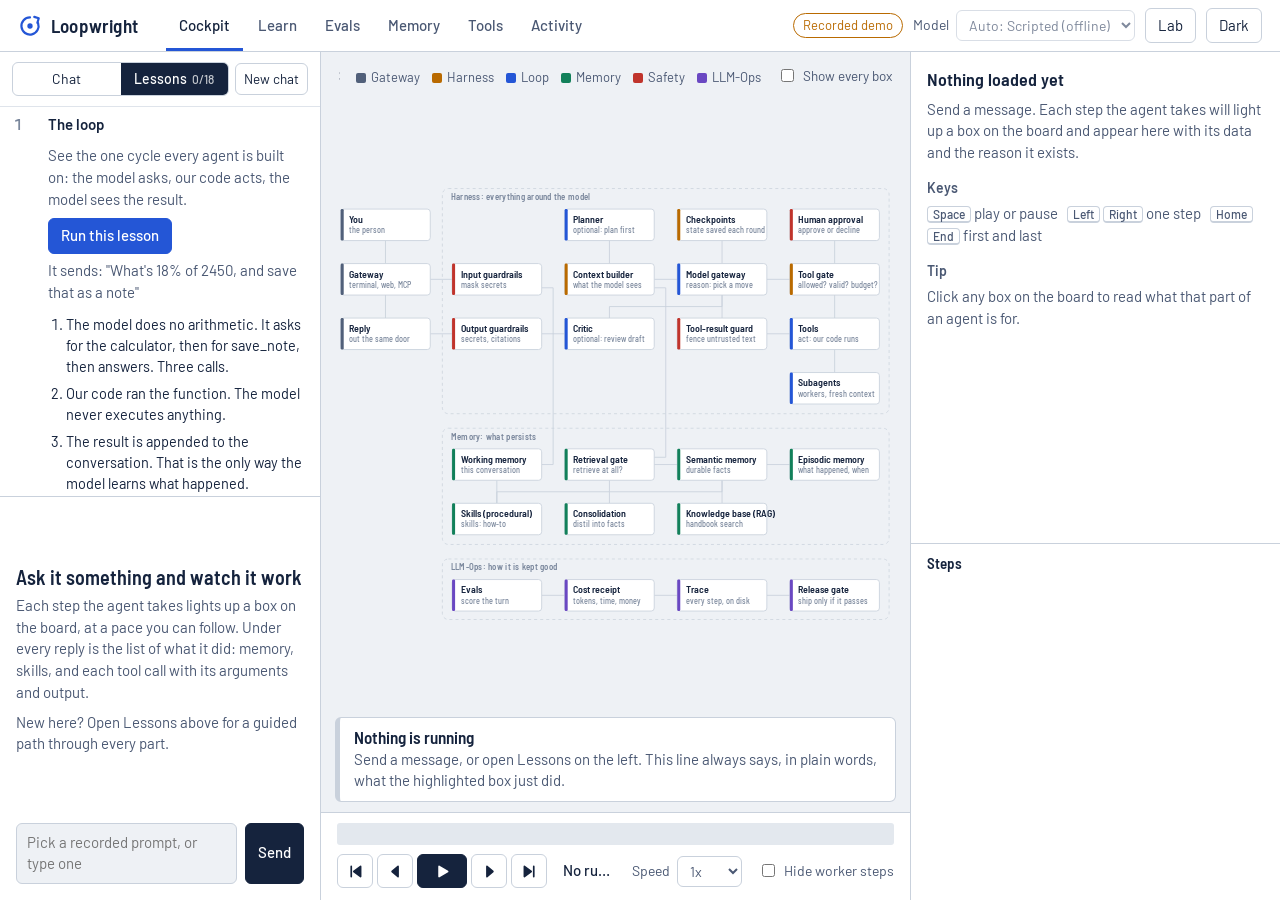
==== docs/index.html @ 33525eda "Loopwright: an AI agent you can watch work A complete agent harness in the Python standard library w" ====
<!doctype html>
<html lang="en" data-theme="light">
<head>
  <meta charset="utf-8">
  <meta name="viewport" content="width=device-width, initial-scale=1">
  <title>Loopwright</title>
  <meta name="description" content="An AI agent you can watch work: every step lights up on the architecture and can be replayed.">
  <link rel="icon" href="data:image/svg+xml,%3Csvg xmlns='http://www.w3.org/2000/svg' viewBox='0 0 28 28'%3E%3Cpath d='M14 4a10 10 0 1 0 9.4 6.6' fill='none' stroke='%232456d6' stroke-width='3' stroke-linecap='round'/%3E%3Ccircle cx='14' cy='14' r='3.4' fill='%232456d6'/%3E%3C/svg%3E">
  <link rel="stylesheet" href="app.css">
</head>
<body>
  <header class="bar">
    <a class="mark" href="#cockpit" aria-label="Loopwright cockpit">
      <svg viewBox="0 0 28 28" width="24" height="24" aria-hidden="true"><path d="M14 4a10 10 0 1 0 9.4 6.6" fill="none" stroke="currentColor" stroke-width="2.6" stroke-linecap="round"/><path d="M19 3.4 24.2 5l-1.6 5.2" fill="none" stroke="currentColor" stroke-width="2.6" stroke-linecap="round" stroke-linejoin="round"/><circle cx="14" cy="14" r="3.1" fill="currentColor"/></svg>
      <span>Loopwright</span>
    </a>
    <nav class="tabs" aria-label="Sections">
      <a href="#cockpit" data-tab="cockpit">Cockpit</a>
      <a href="#learn" data-tab="learn">Learn</a>
      <a href="#evals" data-tab="evals">Evals</a>
      <a href="#memory" data-tab="memory">Memory</a>
      <a href="#tools" data-tab="tools">Tools</a>
      <a href="#activity" data-tab="activity">Activity</a>
    </nav>
    <div class="bar-right">
      <span id="static-note" class="pill warn" hidden>Recorded demo</span>
      <label class="field"><span>Model</span><select id="provider" aria-label="Model provider"></select></label>
      <button id="lab-toggle" class="ghost" aria-expanded="false" aria-controls="lab">Lab</button>
      <button id="theme-toggle" class="ghost" aria-label="Switch between light and dark">Dark</button>
    </div>
  </header>

  <aside id="lab" class="lab" hidden>
    <div class="lab-head">
      <h2>Lab</h2>
      <p>Switch a mechanism off or inject a failure, then send a message and watch what changes.</p>
      <button id="lab-reset" class="ghost">Reset to defaults</button>
    </div>
    <div class="lab-grid" id="lab-grid"></div>
  </aside>

  <main>
    <!-- ============================================================ COCKPIT -->
    <section id="view-cockpit" class="view cockpit">
      <div class="col chat">
        <div class="chat-head">
          <div class="seg" id="left-mode">
            <button data-mode="chat" class="on">Chat</button>
            <button data-mode="lessons">Lessons <span id="lesson-progress"></span></button>
          </div>
          <button id="new-chat" class="ghost" title="Start a new conversation">New chat</button>
          <select id="history" aria-label="Earlier conversations"><option value="">History</option></select>
        </div>
        <div id="classroom-note" class="classroom" hidden>Classroom: a scratch copy of the agent, wiped before each lesson. Your own memory is untouched. <button class="linkish" id="leave-classroom">Back to my agent</button></div>
        <div id="lessons" class="lessons" hidden></div>
        <div id="chat-pane" class="chat-pane">
          <div id="chat-log" class="chat-log" aria-live="polite"></div>
          <div id="suggest" class="suggest"></div>
          <form id="chat-form" class="composer">
            <textarea id="chat-input" rows="2" placeholder="Ask anything, then watch it flow" aria-label="Message"></textarea>
            <button type="submit" id="send">Send</button>
          </form>
        </div>
      </div>

      <div class="col board">
        <div class="board-head">
          <h1 id="board-title">Send a message to light up the board</h1>
          <div class="legend" id="legend"></div>
          <label class="check"><input type="checkbox" id="show-all"> <span>Show every box</span></label>
        </div>
        <div id="board" class="board-svg"></div>
        <div id="caption" class="caption"></div>
        <div class="transport" id="transport">
          <div class="strip" id="strip" role="slider" aria-label="Step" tabindex="0" aria-valuemin="0" aria-valuemax="0" aria-valuenow="0"></div>
          <div class="transport-row">
            <div class="buttons">
              <button id="t-start" title="Back to the start (Home)" aria-label="Back to the start">
                <svg viewBox="0 0 20 20"><path d="M5 4v12M16 4 8 10l8 6z"/></svg></button>
              <button id="t-back" title="Previous step (Left arrow)" aria-label="Previous step">
                <svg viewBox="0 0 20 20"><path d="M13 4 6 10l7 6z"/></svg></button>
              <button id="t-play" class="primary" title="Play or pause (Space)" aria-label="Play">
                <svg viewBox="0 0 20 20" id="t-play-icon"><path d="M6 4l10 6-10 6z"/></svg></button>
              <button id="t-next" title="Next step (Right arrow)" aria-label="Next step">
                <svg viewBox="0 0 20 20"><path d="M7 4l7 6-7 6z"/></svg></button>
              <button id="t-end" title="Jump to the end (End)" aria-label="Jump to the end">
                <svg viewBox="0 0 20 20"><path d="M15 4v12M4 4l8 6-8 6z"/></svg></button>
            </div>
            <div class="where" id="where">No run loaded</div>
            <label class="field"><span>Speed</span>
              <select id="speed" aria-label="Playback speed">
                <option value="0.4">0.4x</option><option value="0.7">0.7x</option><option value="1" selected>1x</option>
                <option value="2">2x</option><option value="4">4x</option>
              </select></label>
            <label class="check"><input type="checkbox" id="only-main"> <span>Hide worker steps</span></label>
          </div>
        </div>
      </div>

      <div class="col inspect">
        <div id="inspector" class="inspector"></div>
        <div class="timeline-head"><h2>Steps</h2><span id="step-count"></span></div>
        <ol id="timeline" class="timeline"></ol>
      </div>
    </section>

    <!-- ============================================================ LEARN -->
    <section id="view-learn" class="view learn" hidden>
      <div class="learn-side">
        <div class="seg" role="tablist">
          <button data-mode="glossary" class="on">Handbook</button>
          <button data-mode="interview">Interview practice</button>
          <button data-mode="cards">Flashcards</button>
        </div>
        <input id="learn-search" type="search" placeholder="Search 69 terms" aria-label="Search the handbook">
        <div id="learn-list" class="learn-list"></div>
      </div>
      <article id="learn-detail" class="learn-detail"></article>
    </section>

    <!-- ============================================================ EVALS -->
    <section id="view-evals" class="view page" hidden><div id="evals-body"></div></section>
    <!-- ============================================================ MEMORY -->
    <section id="view-memory" class="view page" hidden><div id="memory-body"></div></section>
    <!-- ============================================================ RUNS -->
    <section id="view-tools" class="view page" hidden><div id="tools-body"></div></section>
    <section id="view-activity" class="view page" hidden><div id="runs-body"></div></section>
  </main>

  <dialog id="source-dialog" class="source">
    <header><strong id="source-path"></strong><button id="source-close" class="ghost">Close</button></header>
    <pre id="source-text"></pre>
  </dialog>

  <script type="module" src="js/main.js"></script>
</body>
</html>
---- docs/app.css ----
/* Loopwright cockpit.
   The look is a control-room mimic board: a cool drafting surface, ink lines,
   and one colour per pillar that fills a box when a step lands on it.
   Everything other than the board stays quiet. */

@font-face { font-family: "Barlow"; font-weight: 400; font-display: swap; src: url("fonts/barlow-latin-400-normal.woff2") format("woff2"); }
@font-face { font-family: "Barlow"; font-weight: 500; font-display: swap; src: url("fonts/barlow-latin-500-normal.woff2") format("woff2"); }
@font-face { font-family: "Barlow"; font-weight: 600; font-display: swap; src: url("fonts/barlow-latin-600-normal.woff2") format("woff2"); }
@font-face { font-family: "Barlow Semi Condensed"; font-weight: 500; font-display: swap; src: url("fonts/barlow-semi-condensed-latin-500-normal.woff2") format("woff2"); }
@font-face { font-family: "Barlow Semi Condensed"; font-weight: 600; font-display: swap; src: url("fonts/barlow-semi-condensed-latin-600-normal.woff2") format("woff2"); }

:root {
  --surface: #eef1f5;      /* drafting film */
  --panel: #ffffff;
  --sunk: #e3e8ee;
  --ink: #15233d;          /* navy ink */
  --ink-2: #4a5873;
  --ink-3: #7a879c;
  --line: #c9d1dc;
  --line-2: #dfe4eb;
  --focus: #2456d6;

  --gateway: #51607a;
  --harness: #b96a00;
  --loop: #2456d6;
  --memory: #12805a;
  --safety: #c0342c;
  --ops: #6a48c2;

  --ok: #12805a; --warn: #b96a00; --blocked: #c0342c; --error: #c0342c; --skip: #7a879c;

  --ui: "Barlow", system-ui, sans-serif;
  --sign: "Barlow Semi Condensed", "Barlow", system-ui, sans-serif;
  --code: ui-monospace, "SF Mono", Menlo, Consolas, monospace;
  --r: 6px;
}
[data-theme="dark"] {
  --surface: #0e1830; --panel: #152343; --sunk: #0a1226; --ink: #e9eef8; --ink-2: #a9b6cf; --ink-3: #7686a3;
  --line: #2c3d63; --line-2: #22335a; --focus: #7fa6ff;
  --gateway: #9aa9c4; --harness: #f0a53a; --loop: #7fa6ff; --memory: #4fd0a0; --safety: #ff7d73; --ops: #b39bff;
  --ok: #4fd0a0; --warn: #f0a53a; --blocked: #ff7d73; --error: #ff7d73; --skip: #7686a3;
}

* { box-sizing: border-box; }
html, body { height: 100%; }
body { margin: 0; background: var(--surface); color: var(--ink); font: 400 15px/1.45 var(--ui); display: flex; flex-direction: column; }
h1, h2, h3 { margin: 0; font-weight: 600; }
p { margin: 0; }
button, select, input, textarea { font: inherit; color: inherit; }
button { cursor: pointer; border: 1px solid var(--line); background: var(--panel); border-radius: var(--r); padding: 6px 12px; }
button:hover { border-color: var(--ink-3); }
button.primary, #send { background: var(--ink); color: var(--panel); border-color: var(--ink); font-weight: 500; }
button.ghost { background: transparent; }
button:disabled { opacity: .45; cursor: default; }
:focus-visible { outline: 2px solid var(--focus); outline-offset: 2px; }
code, pre { font-family: var(--code); font-size: 12.5px; }
a { color: inherit; }
[hidden] { display: none !important; }

/* ------------------------------------------------------------ top bar */
.bar { display: flex; align-items: center; gap: 28px; padding: 0 18px; height: 52px; background: var(--panel); border-bottom: 1px solid var(--line); flex: none; }
.mark { display: flex; align-items: center; gap: 9px; text-decoration: none; font: 600 19px/1 var(--sign); letter-spacing: .01em; color: var(--loop); }
.mark span { color: var(--ink); }
.tabs { display: flex; gap: 2px; height: 100%; }
.tabs a { display: flex; align-items: center; padding: 0 13px; text-decoration: none; color: var(--ink-2); border-bottom: 3px solid transparent; border-top: 3px solid transparent; font-weight: 500; }
.tabs a:hover { color: var(--ink); }
.tabs a.on { color: var(--ink); border-bottom-color: var(--loop); }
.bar-right { margin-left: auto; display: flex; align-items: center; gap: 10px; }
.field { display: flex; align-items: center; gap: 7px; color: var(--ink-2); font-size: 14px; }
.field select { border: 1px solid var(--line); background: var(--panel); border-radius: var(--r); padding: 5px 8px; }
.check { display: flex; align-items: center; gap: 6px; color: var(--ink-2); font-size: 14px; white-space: nowrap; }
.pill { font-size: 13px; padding: 2px 9px; border-radius: 99px; border: 1px solid var(--line); color: var(--ink-2); white-space: nowrap; }
.pill.warn { border-color: var(--warn); color: var(--warn); }

/* ------------------------------------------------------------ lab drawer */
.lab { background: var(--panel); border-bottom: 1px solid var(--line); padding: 14px 18px 16px; flex: none; }
.lab-head { display: flex; align-items: baseline; gap: 14px; margin-bottom: 12px; }
.lab-head h2 { font: 600 17px var(--sign); }
.lab-head p { color: var(--ink-2); flex: 1; }
.lab-grid { display: grid; grid-template-columns: repeat(auto-fill, minmax(230px, 1fr)); gap: 10px 22px; }
.lab-item label { display: flex; justify-content: space-between; align-items: center; gap: 10px; font-weight: 500; }
.lab-item select, .lab-item input[type=number] { border: 1px solid var(--line); border-radius: var(--r); background: var(--surface); padding: 3px 6px; width: 112px; }
.lab-item small { display: block; color: var(--ink-3); font-size: 13px; line-height: 1.3; margin-top: 2px; }
.lab-item.changed label { color: var(--harness); }

/* ------------------------------------------------------------ layout */
main { flex: 1; min-height: 0; }
.view { height: 100%; }
.cockpit { display: grid; grid-template-columns: minmax(270px, 320px) minmax(0, 1fr) minmax(300px, 370px); }
.col { min-height: 0; display: flex; flex-direction: column; }
.col + .col { border-left: 1px solid var(--line); }

/* ------------------------------------------------------------ chat */
.chat { background: var(--panel); }
.chat-head { display: flex; gap: 6px; padding: 10px 12px; border-bottom: 1px solid var(--line-2); align-items: center; }
.chat-head .seg { flex: 1; }
.chat-head .seg button { white-space: nowrap; font-size: 14px; }
#lesson-progress { font-size: 12px; opacity: .75; margin-left: 2px; }
.chat-head button.ghost, .chat-head select { font-size: 13.5px; padding: 5px 8px; border: 1px solid var(--line); border-radius: var(--r); background: var(--panel); max-width: 96px; }
.chat-pane { flex: 1; min-height: 0; display: flex; flex-direction: column; }
.classroom { font-size: 13.5px; line-height: 1.35; padding: 8px 14px; background: color-mix(in srgb, var(--harness) 12%, var(--panel)); border-bottom: 1px solid var(--line-2); color: var(--ink-2); }
.lessons { overflow-y: auto; max-height: 46%; border-bottom: 1px solid var(--line); flex: none; }
.lesson { border-bottom: 1px solid var(--line-2); }
.lesson > button { display: grid; grid-template-columns: 26px 1fr auto; gap: 8px; width: 100%; text-align: left; border: 0; border-radius: 0; background: transparent; padding: 7px 14px; align-items: baseline; }
.lesson > button:hover { background: var(--surface); }
.lesson > button .n { color: var(--ink-3); font-variant-numeric: tabular-nums; }
.lesson > button .done { color: var(--ok); font-size: 13px; font-weight: 600; }
.lesson.open > button { font-weight: 600; }
.lesson .inside { padding: 2px 14px 12px 48px; }
.lesson .inside p { color: var(--ink-2); margin-bottom: 8px; }
.lesson .inside .run { background: var(--loop); border-color: var(--loop); color: #fff; font-weight: 500; }
[data-theme=dark] .lesson .inside .run { color: #0a1226; }
.lesson ol { margin: 10px 0 8px; padding-left: 18px; font-size: 14.5px; }
.lesson ol li { margin-bottom: 6px; }
.lesson ol li.dim { color: var(--ink-3); }
.lesson .take { border-left: 3px solid var(--memory); padding-left: 10px; color: var(--ink); }
.trail { list-style: none; margin: 8px 0 0; padding: 0; border: 1px solid var(--line-2); border-radius: var(--r); font-size: 14px; overflow: hidden; }
.trail li { border-top: 1px solid var(--line-2); }
.trail li:first-child { border-top: 0; }
.trail .row { display: grid; grid-template-columns: 10px auto 1fr; gap: 8px; align-items: baseline; padding: 5px 9px; cursor: pointer; }
.trail .row:hover { background: var(--surface); }
.trail .dot { width: 8px; height: 8px; border-radius: 50%; background: var(--ok); align-self: center; }
.trail .warn .dot { background: var(--warn); } .trail .bad .dot { background: var(--blocked); } .trail .skip .dot { background: var(--skip); }
.trail .what { font-weight: 600; white-space: nowrap; }
.trail .sum { color: var(--ink-2); overflow: hidden; text-overflow: ellipsis; white-space: nowrap; }
.trail details { padding: 0 9px 7px 27px; }
.trail details summary { cursor: pointer; color: var(--ink-3); font-size: 13px; }
.trail details pre { margin: 4px 0 0; background: var(--sunk); border-radius: 4px; padding: 6px 8px; white-space: pre-wrap; overflow-wrap: anywhere; max-height: 180px; overflow: auto; }
.caption { margin: 0 14px 10px; padding: 9px 14px; background: var(--panel); border: 1px solid var(--line); border-left: 5px solid var(--c, var(--line)); border-radius: var(--r); min-height: 62px; flex: none; }
.caption b { font: 600 17px/1.25 var(--sign); display: block; }
.caption span { color: var(--ink-2); display: -webkit-box; -webkit-line-clamp: 2; -webkit-box-orient: vertical; overflow: hidden; }
.node.unused { opacity: .32; }
.subtabs { display: flex; gap: 4px; border-bottom: 1px solid var(--line); margin: 18px 0 14px; }
.subtabs button { border: 0; border-bottom: 3px solid transparent; border-radius: 0; background: transparent; padding: 6px 12px; color: var(--ink-2); font-weight: 500; }
.subtabs button.on { color: var(--ink); border-bottom-color: var(--memory); }
.editor { background: var(--panel); border: 1px solid var(--line); border-radius: var(--r); padding: 12px 14px; margin-bottom: 14px; }
.editor h3 { font: 600 16px var(--sign); margin-bottom: 2px; }
.editor textarea, .editor input { width: 100%; border: 1px solid var(--line); border-radius: var(--r); background: var(--surface); padding: 7px 9px; margin: 6px 0; font-family: var(--code); font-size: 13px; }
.editor input { font-family: var(--ui); font-size: 15px; }
.editor .row { display: flex; gap: 8px; align-items: center; }
.gatebar { display: flex; height: 26px; border-radius: 4px; overflow: hidden; margin: 6px 0; background: var(--sunk); font-size: 13.5px; font-weight: 600; color: #fff; }
.gatebar i { display: grid; place-items: center; font-style: normal; white-space: nowrap; overflow: hidden; }
.badge { font-size: 12.5px; padding: 1px 8px; border-radius: 99px; background: var(--sunk); color: var(--ink-2); font-weight: 500; }
.chat-log { flex: 1; overflow-y: auto; padding: 16px 16px 4px; display: flex; flex-direction: column; gap: 12px; }
.msg { max-width: 100%; }
.msg.user { align-self: flex-end; background: var(--ink); color: var(--panel); padding: 8px 12px; border-radius: 12px 12px 2px 12px; max-width: 88%; }
.msg.agent .body { white-space: pre-wrap; overflow-wrap: anywhere; }
.msg.agent .body code { background: var(--sunk); padding: 1px 4px; border-radius: 3px; }
.msg.agent .meta { display: flex; flex-wrap: wrap; gap: 6px; margin-top: 7px; align-items: center; }
.msg.agent .meta button { padding: 2px 10px; font-size: 13.5px; font-weight: 500; border-color: var(--loop); color: var(--loop); }
.msg.agent .meta span { font-size: 13px; color: var(--ink-3); }
.msg.pending .body { color: var(--ink-3); }
.empty-chat { color: var(--ink-2); margin: auto 0; }
.empty-chat h2 { font: 600 20px/1.2 var(--sign); color: var(--ink); margin-bottom: 6px; }
.approval { border: 1.5px solid var(--safety); border-radius: var(--r); padding: 10px 12px; background: color-mix(in srgb, var(--safety) 7%, var(--panel)); }
.approval h3 { font-size: 15px; margin-bottom: 4px; }
.approval pre { margin: 6px 0 9px; white-space: pre-wrap; overflow-wrap: anywhere; }
.approval .row { display: flex; gap: 8px; }
.approval .yes { background: var(--ok); border-color: var(--ok); color: #fff; }
.suggest { padding: 8px 16px 0; display: flex; flex-wrap: wrap; gap: 6px; max-height: 148px; overflow-y: auto; }
.suggest button { font-size: 13.5px; padding: 3px 10px; border-radius: 99px; background: var(--surface); text-align: left; }
.suggest button i { font-style: normal; color: var(--ink-3); margin-right: 5px; }
.composer { display: flex; gap: 8px; padding: 12px 16px 16px; }
.composer textarea { flex: 1; resize: none; border: 1px solid var(--line); border-radius: var(--r); padding: 8px 10px; background: var(--surface); }

/* ------------------------------------------------------------ board */
.board { background: var(--surface); }
.board-head { display: flex; align-items: baseline; justify-content: space-between; gap: 16px; padding: 12px 18px 0; }
.board-head h1 { font: 600 18px/1.25 var(--sign); overflow: hidden; text-overflow: ellipsis; white-space: nowrap; }
.legend { display: flex; gap: 12px; font-size: 13px; color: var(--ink-2); white-space: nowrap; }
.legend i { display: inline-block; width: 10px; height: 10px; border-radius: 2px; margin-right: 5px; vertical-align: -1px; }
.board-head .check { font-size: 13.5px; }
.board-svg { flex: 1; min-height: 0; padding: 4px 10px; }
.board-svg svg { width: 100%; height: 100%; display: block; }

.zone { fill: none; stroke: var(--line); stroke-width: 1.2; stroke-dasharray: 5 5; }
.zone-label { font: 600 14.5px var(--sign); fill: var(--ink-3); letter-spacing: .03em; }
.edge { fill: none; stroke: var(--line); stroke-width: 1.4; }
.edge.used { stroke: var(--ink-3); }
.edge.live { stroke: var(--c, var(--loop)); stroke-width: 2.6; }
.hop { fill: none; stroke: var(--c, var(--loop)); stroke-width: 2.4; stroke-dasharray: 5 4; }
.token { fill: var(--c, var(--loop)); }
.node { cursor: pointer; --c: var(--gateway); }
.node[data-pillar=harness] { --c: var(--harness); } .node[data-pillar=loop] { --c: var(--loop); }
.node[data-pillar=memory] { --c: var(--memory); } .node[data-pillar=safety] { --c: var(--safety); }
.node[data-pillar=ops] { --c: var(--ops); }
.node rect { fill: var(--panel); stroke: var(--line); stroke-width: 1.4; transition: fill .18s, stroke .18s; }
.node .stripe { fill: var(--c); stroke: none; }
.node text { font: 600 16.5px var(--sign); fill: var(--ink); pointer-events: none; }
.node .sub { font: 500 13.5px var(--sign); fill: var(--ink-3); }
.node:hover rect.box { stroke: var(--c); }
.node.seen rect.box { fill: color-mix(in srgb, var(--c) 13%, var(--panel)); stroke: var(--c); }
.node.on rect.box { fill: var(--c); stroke: var(--c); }
.node.on text { fill: #fff; } .node.on .sub { fill: rgba(255,255,255,.82); }
[data-theme=dark] .node.on text { fill: #0a1226; } [data-theme=dark] .node.on .sub { fill: rgba(10,18,38,.75); }
.node.with rect.box { stroke: var(--c); stroke-width: 2.4; stroke-dasharray: 4 3; }
.node .count { font: 600 13px var(--ui); fill: var(--c); }
.node.on .count { fill: #fff; } [data-theme=dark] .node.on .count { fill: #0a1226; }
.flag circle { stroke: var(--panel); stroke-width: 2; }
.flag text { font: 600 12px var(--ui); fill: #fff; text-anchor: middle; }

/* ------------------------------------------------------------ transport */
.transport { background: var(--panel); border-top: 1px solid var(--line); padding: 10px 16px 12px; flex: none; }
.strip { display: flex; gap: 2px; height: 22px; align-items: stretch; cursor: pointer; margin-bottom: 9px; border-radius: 3px; }
.strip i { flex: 1; min-width: 2px; border-radius: 2px; background: var(--c, var(--line)); opacity: .28; }
.strip i.past { opacity: .8; } .strip i.now { opacity: 1; outline: 2px solid var(--ink); outline-offset: 1px; }
.strip i.sub { transform: scaleY(.55); }
.strip i.bad { background-image: repeating-linear-gradient(45deg, transparent 0 3px, rgba(255,255,255,.55) 3px 5px); }
.strip:empty { background: var(--sunk); }
.transport-row { display: flex; align-items: center; gap: 16px; }
.buttons { display: flex; gap: 4px; }
.buttons button { width: 36px; height: 34px; padding: 0; display: grid; place-items: center; }
.buttons svg { width: 17px; height: 17px; fill: currentColor; stroke: currentColor; stroke-width: 2; stroke-linecap: round; stroke-linejoin: round; }
.buttons .primary { width: 50px; }
.where { flex: 1; min-width: 0; font-weight: 500; overflow: hidden; text-overflow: ellipsis; white-space: nowrap; }
.where small { color: var(--ink-3); font-weight: 400; font-size: 14px; margin-left: 8px; }

/* ------------------------------------------------------------ inspector + timeline */
.inspect { background: var(--panel); }
.inspector { flex: 0 1 58%; overflow-y: auto; padding: 14px 16px 16px; border-bottom: 1px solid var(--line); }
.inspector h2 { font: 600 18px/1.25 var(--sign); margin: 2px 0 8px; }
.inspector h3 { font-size: 14px; color: var(--ink-2); margin: 14px 0 5px; font-weight: 600; }
.inspector .chips { display: flex; flex-wrap: wrap; gap: 6px; align-items: center; }
.chip { font-size: 13px; padding: 1px 8px; border-radius: 99px; border: 1px solid var(--line); color: var(--ink-2); }
.chip.stage { border-color: var(--c); color: var(--c); font-weight: 500; }
.chip.ok { color: var(--ok); border-color: var(--ok); } .chip.warn { color: var(--warn); border-color: var(--warn); }
.chip.blocked, .chip.error { color: var(--blocked); border-color: var(--blocked); } .chip.skip { color: var(--skip); }
.concept { border-left: 3px solid var(--c, var(--loop)); padding: 2px 0 2px 11px; margin-top: 12px; }
.concept strong { font: 600 15.5px var(--sign); }
.concept p { color: var(--ink-2); margin-top: 3px; }
.concept .links { display: flex; gap: 12px; margin-top: 6px; font-size: 14px; }
.linkish { background: none; border: 0; padding: 0; color: var(--loop); text-decoration: underline; text-underline-offset: 2px; font-size: 14px; }
.kv { display: grid; grid-template-columns: max-content 1fr; gap: 2px 12px; font-size: 14px; }
.kv dt { color: var(--ink-3); } .kv dd { margin: 0; overflow-wrap: anywhere; }
.checks { list-style: none; margin: 0; padding: 0; font-size: 14px; }
.checks li { display: flex; gap: 8px; padding: 2px 0; }
.checks li::before { content: "pass"; font-size: 12px; font-weight: 600; color: var(--ok); width: 30px; flex: none; padding-top: 1px; }
.checks li.no::before { content: "fail"; color: var(--blocked); }
.checks small { color: var(--ink-3); }
.budget { display: flex; height: 16px; border-radius: 3px; overflow: hidden; background: var(--sunk); margin: 4px 0 8px; }
.budget i { display: block; min-width: 2px; }
.budget-list { font-size: 14px; }
.budget-list details { border-top: 1px solid var(--line-2); padding: 3px 0; }
.budget-list summary { display: flex; gap: 8px; align-items: center; cursor: pointer; }
.budget-list summary b { font-weight: 500; flex: 1; } .budget-list summary span { color: var(--ink-3); }
.budget-list summary i { width: 9px; height: 9px; border-radius: 2px; flex: none; }
.hits { width: 100%; border-collapse: collapse; font-size: 13.5px; }
.hits th { text-align: left; font-weight: 500; color: var(--ink-3); padding: 2px 6px 2px 0; }
.hits td { padding: 3px 6px 3px 0; border-top: 1px solid var(--line-2); vertical-align: top; }
.hits td.n { text-align: right; font-variant-numeric: tabular-nums; white-space: nowrap; }
pre.data { background: var(--sunk); border-radius: var(--r); padding: 8px 10px; margin: 4px 0 0; overflow: auto; max-height: 260px; white-space: pre-wrap; overflow-wrap: anywhere; }
details.raw { margin-top: 12px; } details.raw summary { cursor: pointer; color: var(--ink-2); font-size: 14px; }
.hint { color: var(--ink-2); }
.hint kbd { font: 500 12px var(--ui); border: 1px solid var(--line); border-bottom-width: 2px; border-radius: 4px; padding: 0 5px; }

.timeline-head { display: flex; justify-content: space-between; align-items: baseline; padding: 10px 16px 4px; }
.timeline-head h2 { font: 600 15px var(--sign); } .timeline-head span { font-size: 13px; color: var(--ink-3); }
.timeline { list-style: none; margin: 0; padding: 0 8px 12px; overflow-y: auto; flex: 1; min-height: 0; }
.timeline li { display: grid; grid-template-columns: 26px 10px 1fr auto; gap: 8px; align-items: center; padding: 3px 8px; border-radius: 4px; cursor: pointer; font-size: 14px; }
.timeline li:hover { background: var(--surface); }
.timeline li.now { background: color-mix(in srgb, var(--c) 16%, var(--panel)); font-weight: 500; }
.timeline li.future { color: var(--ink-3); }
.timeline li .n { color: var(--ink-3); font-variant-numeric: tabular-nums; text-align: right; font-size: 13px; }
.timeline li .dot { width: 10px; height: 10px; border-radius: 2px; background: var(--c); }
.timeline li.future .dot { opacity: .35; }
.timeline li .t { overflow: hidden; text-overflow: ellipsis; white-space: nowrap; }
.timeline li.sub .t { padding-left: 14px; }
.timeline li .s { font-size: 12px; font-weight: 600; }
.timeline li .s.warn { color: var(--warn); } .timeline li .s.blocked, .timeline li .s.error { color: var(--blocked); } .timeline li .s.skip { color: var(--skip); font-weight: 400; }

/* ------------------------------------------------------------ learn */
.learn { display: grid; grid-template-columns: 330px minmax(0, 1fr); }
.learn-side { border-right: 1px solid var(--line); background: var(--panel); display: flex; flex-direction: column; min-height: 0; padding: 14px 12px 0; gap: 10px; }
.seg { display: flex; border: 1px solid var(--line); border-radius: var(--r); overflow: hidden; }
.seg button { flex: 1; border: 0; border-radius: 0; background: transparent; padding: 6px 4px; font-size: 14px; }
.seg button.on { background: var(--ink); color: var(--panel); font-weight: 500; }
.learn-side input { border: 1px solid var(--line); border-radius: var(--r); padding: 7px 10px; background: var(--surface); }
.learn-list { overflow-y: auto; flex: 1; min-height: 0; padding-bottom: 12px; }
.learn-list h3 { font: 600 13.5px var(--sign); color: var(--c, var(--ink-3)); padding: 12px 8px 3px; }
.learn-list button { display: block; width: 100%; text-align: left; border: 0; background: transparent; padding: 5px 8px; border-radius: 4px; }
.learn-list button:hover { background: var(--surface); }
.learn-list button.on { background: var(--ink); color: var(--panel); }
.learn-list button small { display: block; color: var(--ink-3); font-size: 13px; line-height: 1.3; }
.learn-list button.on small { color: color-mix(in srgb, var(--panel) 70%, transparent); }
.learn-detail { overflow-y: auto; padding: 30px 44px 60px; }
.learn-detail .inner { max-width: 70ch; }
.learn-detail h1 { font: 600 34px/1.1 var(--sign); margin: 6px 0 10px; }
.learn-detail .lede { font-size: 19px; line-height: 1.4; color: var(--ink); margin-bottom: 18px; }
.learn-detail h2 { font: 600 16px var(--sign); margin: 22px 0 5px; color: var(--c, var(--ink)); }
.learn-detail p { font-size: 16px; line-height: 1.55; }
.learn-detail .actions { display: flex; flex-wrap: wrap; gap: 8px; margin: 22px 0 6px; }
.learn-detail .qa { border: 1px solid var(--line); border-radius: var(--r); background: var(--panel); margin-top: 26px; padding: 14px 16px; }
.learn-detail .qa h2 { margin-top: 0; color: var(--ink-2); font-size: 14px; }
.learn-detail .qa .q { font: 500 18px/1.35 var(--ui); margin-bottom: 10px; }
.learn-detail .qa .a p + p { margin-top: 10px; }
.learn-detail .also { display: flex; flex-wrap: wrap; gap: 6px; margin-top: 10px; }
.learn-detail .also button { font-size: 14px; padding: 2px 10px; border-radius: 99px; }

/* ------------------------------------------------------------ pages (evals, memory, runs) */
.page { overflow-y: auto; padding: 26px 34px 60px; }
.page h1 { font: 600 28px/1.15 var(--sign); margin-bottom: 4px; }
.page .sub { color: var(--ink-2); max-width: 78ch; margin-bottom: 18px; }
.page h2 { font: 600 18px var(--sign); margin: 28px 0 8px; }
.page-head { display: flex; align-items: flex-start; justify-content: space-between; gap: 20px; }
.tiles { display: grid; grid-template-columns: repeat(auto-fit, minmax(170px, 1fr)); gap: 0; border: 1px solid var(--line); border-radius: var(--r); background: var(--panel); overflow: hidden; }
.tile { padding: 12px 16px; border-right: 1px solid var(--line-2); }
.tile b { display: block; font: 600 26px/1.1 var(--sign); font-variant-numeric: tabular-nums; }
.tile span { color: var(--ink-2); font-size: 14px; }
.tile.good b { color: var(--ok); } .tile.bad b { color: var(--blocked); }
table.grid { width: 100%; border-collapse: collapse; background: var(--panel); border: 1px solid var(--line); border-radius: var(--r); font-size: 14.5px; }
table.grid th { text-align: left; font-weight: 500; color: var(--ink-2); padding: 7px 12px; border-bottom: 1px solid var(--line); white-space: nowrap; }
table.grid td { padding: 6px 12px; border-bottom: 1px solid var(--line-2); vertical-align: top; }
table.grid tr:last-child td { border-bottom: 0; }
table.grid td .linkish, table.grid td.hint:nth-last-child(2) { white-space: nowrap; }
table.grid td.n, table.grid th.n { text-align: right; font-variant-numeric: tabular-nums; }
table.grid td.heat { text-align: right; font-variant-numeric: tabular-nums; font-weight: 500; }
table.grid tr.clickable { cursor: pointer; } table.grid tr.clickable:hover td { background: var(--surface); }
.pass { color: var(--ok); font-weight: 600; } .fail { color: var(--blocked); font-weight: 600; }
.struck { text-decoration: line-through; color: var(--ink-3); }
.note { color: var(--ink-2); font-size: 14.5px; max-width: 82ch; margin-top: 8px; }
.progress { color: var(--ink-2); margin-top: 8px; min-height: 22px; }
.two { display: grid; grid-template-columns: repeat(auto-fit, minmax(340px, 1fr)); gap: 22px; }

/* ------------------------------------------------------------ source dialog */
dialog.source { width: min(980px, 92vw); height: 86vh; padding: 0; border: 1px solid var(--line); border-radius: 8px; background: var(--panel); color: var(--ink); }
dialog.source::backdrop { background: rgba(10, 18, 38, .55); }
dialog.source header { display: flex; justify-content: space-between; align-items: center; padding: 10px 16px; border-bottom: 1px solid var(--line); position: sticky; top: 0; background: var(--panel); }
dialog.source pre { margin: 0; padding: 14px 18px 30px; font-size: 13px; line-height: 1.5; white-space: pre; overflow: auto; height: calc(100% - 52px); tab-size: 4; }

@media (max-width: 1180px) {
  .cockpit { grid-template-columns: minmax(260px, 320px) minmax(0, 1fr); grid-template-rows: minmax(0, 1fr) minmax(0, 42%); }
  .inspect { grid-column: 1 / -1; border-left: 0 !important; border-top: 1px solid var(--line); flex-direction: row; }
  .inspector { flex: 1; border-bottom: 0; border-right: 1px solid var(--line); }
  .inspect .timeline-head { display: none; } .timeline { flex: 0 0 340px; padding-top: 8px; }
}
@media (max-width: 760px) {
  body { height: auto; } main { min-height: 0; }
  .bar { flex-wrap: wrap; height: auto; padding: 8px 12px; gap: 8px 16px; }
  .cockpit, .learn { display: block; } .col + .col { border-left: 0; border-top: 1px solid var(--line); }
  .chat-log { max-height: 46vh; } .board-svg { height: 62vw; min-height: 300px; }
  .inspect { flex-direction: column; } .timeline { flex: none; max-height: 40vh; }
  .learn-side { max-height: 48vh; border-right: 0; border-bottom: 1px solid var(--line); } .learn-detail { padding: 20px 18px 40px; }
  .page { padding: 18px 14px 40px; } .legend { display: none; }
}
@media (prefers-reduced-motion: reduce) { .node rect { transition: none; } }
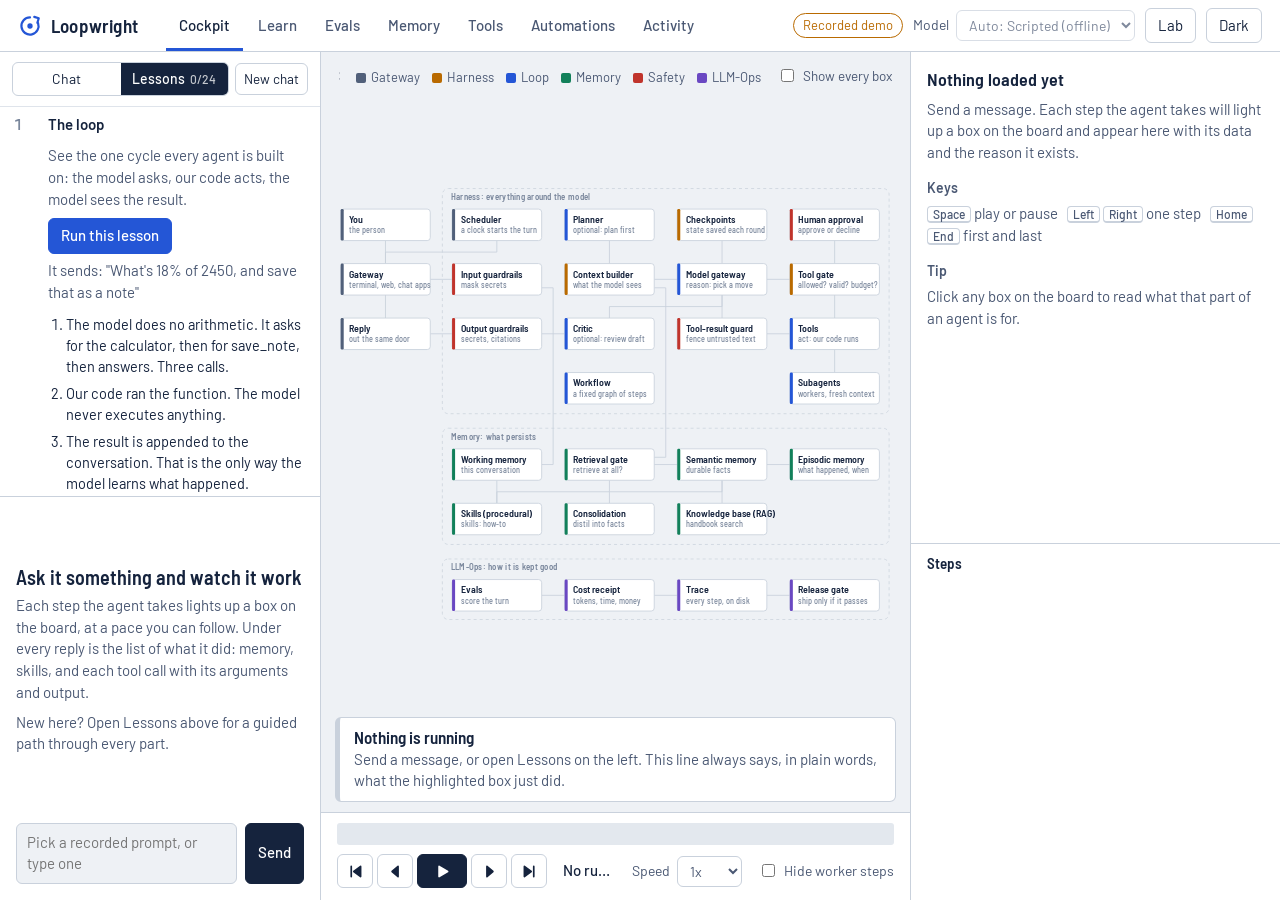
==== commit c8d6d583: "Workflows, scheduled tasks, a browser agent, a shell tool, chat gateways, model comparison - Chat ga" ====
--- a/docs/index.html
+++ b/docs/index.html
@@ -20,6 +20,7 @@
       <a href="#evals" data-tab="evals">Evals</a>
       <a href="#memory" data-tab="memory">Memory</a>
       <a href="#tools" data-tab="tools">Tools</a>
+      <a href="#automations" data-tab="automations">Automations</a>
       <a href="#activity" data-tab="activity">Activity</a>
     </nav>
     <div class="bar-right">
@@ -124,6 +125,7 @@
     <section id="view-memory" class="view page" hidden><div id="memory-body"></div></section>
     <!-- ============================================================ RUNS -->
     <section id="view-tools" class="view page" hidden><div id="tools-body"></div></section>
+    <section id="view-automations" class="view page" hidden><div id="automations-body"></div></section>
     <section id="view-activity" class="view page" hidden><div id="runs-body"></div></section>
   </main>
 
--- a/docs/app.css
+++ b/docs/app.css
@@ -343,3 +343,22 @@
   .page { padding: 18px 14px 40px; } .legend { display: none; }
 }
 @media (prefers-reduced-motion: reduce) { .node rect { transition: none; } }
+
+/* ---- workflows drawn as rounds; browser screenshots; comparison table; feedback */
+.wf { display: flex; align-items: stretch; gap: 8px; flex-wrap: wrap; margin: 8px 0 2px; }
+.wf-round { display: flex; flex-direction: column; gap: 6px; padding: 6px 8px 8px; border: 1px dashed var(--line); border-radius: var(--r); min-width: 128px; }
+.wf-round small { color: var(--ink-3); font-size: 12.5px; }
+.wf-node { border: 1px solid var(--line); border-left: 4px solid var(--loop); border-radius: 5px; background: var(--panel); padding: 4px 8px; }
+.wf-node b { display: block; font-size: 14px; } .wf-node span { color: var(--ink-2); font-size: 12.5px; overflow-wrap: anywhere; }
+.wf-node.tool { border-left-color: var(--harness); } .wf-node.route { border-left-color: var(--safety); } .wf-node.agent { border-left-color: var(--memory); }
+.wf-arrow { align-self: center; color: var(--ink-3); font-size: 12.5px; }
+img.shot { display: block; width: 100%; border: 1px solid var(--line); border-radius: var(--r); margin: 10px 0 6px; background: #fff; }
+table.cmp td { vertical-align: top; } table.cmp td.clickable { cursor: pointer; } table.cmp td.clickable:hover { background: var(--sunk); }
+table.cmp tr.total td { border-top: 2px solid var(--line); font-variant-numeric: tabular-nums; }
+.fail-why { color: var(--blocked); }
+.row-actions { display: flex; gap: 12px; white-space: nowrap; }
+.msg .meta .fb { display: inline-flex; gap: 6px; margin-left: auto; }
+.msg .meta .fb button.on { background: var(--ink); color: var(--panel); border-color: var(--ink); }
+.msg.agent .meta .fb button { border-color: var(--line); color: var(--ink-2); font-weight: 400; }
+.msg.agent .meta .fb button.on { color: var(--panel); }
+.editor .row button { white-space: nowrap; }
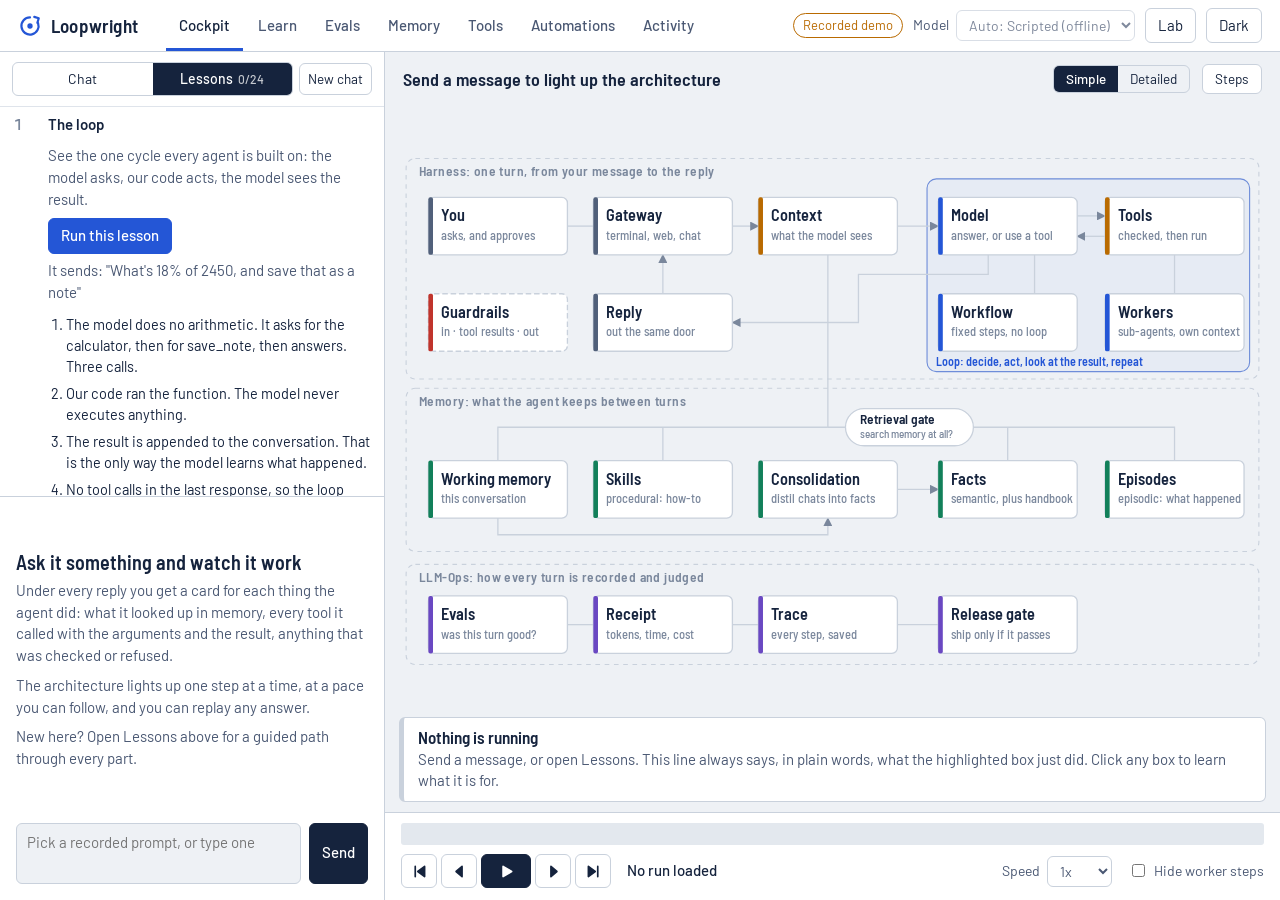
==== commit e13dbc93: "A simpler cockpit: one clear architecture, step cards, and phone support - The default architecture " ====
--- a/docs/index.html
+++ b/docs/index.html
@@ -2,7 +2,8 @@
 <html lang="en" data-theme="light">
 <head>
   <meta charset="utf-8">
-  <meta name="viewport" content="width=device-width, initial-scale=1">
+  <meta name="viewport" content="width=device-width, initial-scale=1, viewport-fit=cover">
+  <meta name="theme-color" content="#15233d">
   <title>Loopwright</title>
   <meta name="description" content="An AI agent you can watch work: every step lights up on the architecture and can be replayed.">
   <link rel="icon" href="data:image/svg+xml,%3Csvg xmlns='http://www.w3.org/2000/svg' viewBox='0 0 28 28'%3E%3Cpath d='M14 4a10 10 0 1 0 9.4 6.6' fill='none' stroke='%232456d6' stroke-width='3' stroke-linecap='round'/%3E%3Ccircle cx='14' cy='14' r='3.4' fill='%232456d6'/%3E%3C/svg%3E">
@@ -42,7 +43,12 @@
 
   <main>
     <!-- ============================================================ COCKPIT -->
-    <section id="view-cockpit" class="view cockpit">
+    <section id="view-cockpit" class="view cockpit" data-pane="chat">
+      <div class="panes" id="pane-switch" role="tablist" aria-label="Cockpit panes">
+        <button data-pane="chat" class="on">Chat</button>
+        <button data-pane="board">Architecture</button>
+        <button data-pane="steps">Steps</button>
+      </div>
       <div class="col chat">
         <div class="chat-head">
           <div class="seg" id="left-mode">
@@ -58,7 +64,7 @@
           <div id="chat-log" class="chat-log" aria-live="polite"></div>
           <div id="suggest" class="suggest"></div>
           <form id="chat-form" class="composer">
-            <textarea id="chat-input" rows="2" placeholder="Ask anything, then watch it flow" aria-label="Message"></textarea>
+            <textarea id="chat-input" rows="2" placeholder="Ask anything, then watch how it is answered" aria-label="Message"></textarea>
             <button type="submit" id="send">Send</button>
           </form>
         </div>
@@ -66,9 +72,12 @@
 
       <div class="col board">
         <div class="board-head">
-          <h1 id="board-title">Send a message to light up the board</h1>
-          <div class="legend" id="legend"></div>
-          <label class="check"><input type="checkbox" id="show-all"> <span>Show every box</span></label>
+          <h1 id="board-title">Send a message to light up the architecture</h1>
+          <div class="seg small" id="map-mode" title="Simple: related parts share a box. Detailed: one box for every mechanism.">
+            <button data-map="simple" class="on">Simple</button>
+            <button data-map="detailed">Detailed</button>
+          </div>
+          <button id="details-toggle" class="ghost" aria-expanded="false" aria-controls="details">Steps</button>
         </div>
         <div id="board" class="board-svg"></div>
         <div id="caption" class="caption"></div>
@@ -98,9 +107,10 @@
         </div>
       </div>
 
-      <div class="col inspect">
+      <div class="col inspect" id="details">
+        <div class="details-head"><h2>Step details</h2><button id="details-close" class="ghost" aria-label="Close step details">Close</button></div>
         <div id="inspector" class="inspector"></div>
-        <div class="timeline-head"><h2>Steps</h2><span id="step-count"></span></div>
+        <div class="timeline-head"><h2>Every step of this run</h2><span id="step-count"></span></div>
         <ol id="timeline" class="timeline"></ol>
       </div>
     </section>
--- a/docs/app.css
+++ b/docs/app.css
@@ -86,7 +86,12 @@
 /* ------------------------------------------------------------ layout */
 main { flex: 1; min-height: 0; }
 .view { height: 100%; }
-.cockpit { display: grid; grid-template-columns: minmax(270px, 320px) minmax(0, 1fr) minmax(300px, 370px); }
+/* Two panes by default: the conversation and the architecture. The step list and the
+   full detail of one step open as a third pane only when asked for. */
+.cockpit { display: grid; grid-template-columns: minmax(340px, 30%) minmax(0, 1fr); }
+.cockpit.details-open { grid-template-columns: minmax(280px, 22%) minmax(0, 1fr) minmax(310px, 24%); }
+.cockpit:not(.details-open) > .inspect { display: none; }
+.panes { display: none; }
 .col { min-height: 0; display: flex; flex-direction: column; }
 .col + .col { border-left: 1px solid var(--line); }
 
@@ -114,21 +119,27 @@
 .lesson ol li { margin-bottom: 6px; }
 .lesson ol li.dim { color: var(--ink-3); }
 .lesson .take { border-left: 3px solid var(--memory); padding-left: 10px; color: var(--ink); }
-.trail { list-style: none; margin: 8px 0 0; padding: 0; border: 1px solid var(--line-2); border-radius: var(--r); font-size: 14px; overflow: hidden; }
-.trail li { border-top: 1px solid var(--line-2); }
-.trail li:first-child { border-top: 0; }
-.trail .row { display: grid; grid-template-columns: 10px auto 1fr; gap: 8px; align-items: baseline; padding: 5px 9px; cursor: pointer; }
+.trail-head { display: flex; gap: 8px; align-items: baseline; margin: 10px 0 5px; font-size: 13.5px; color: var(--ink-3); }
+.trail-head b { font: 600 14.5px var(--sign); color: var(--ink); white-space: nowrap; }
+.trail { list-style: none; margin: 0; padding: 0; display: flex; flex-direction: column; gap: 5px; font-size: 14px; }
+.trail li { border: 1px solid var(--line); border-left: 4px solid var(--c, var(--line)); border-radius: var(--r); background: var(--panel); overflow: hidden; }
+.trail li.skip { border-left-color: var(--skip); } .trail li.bad { border-left-color: var(--blocked); background: color-mix(in srgb, var(--blocked) 5%, var(--panel)); }
+.trail .row { display: grid; grid-template-columns: 76px minmax(0, 1fr) auto; gap: 1px 10px; align-items: baseline; padding: 6px 10px; cursor: pointer; }
 .trail .row:hover { background: var(--surface); }
-.trail .dot { width: 8px; height: 8px; border-radius: 50%; background: var(--ok); align-self: center; }
-.trail .warn .dot { background: var(--warn); } .trail .bad .dot { background: var(--blocked); } .trail .skip .dot { background: var(--skip); }
-.trail .what { font-weight: 600; white-space: nowrap; }
-.trail .sum { color: var(--ink-2); overflow: hidden; text-overflow: ellipsis; white-space: nowrap; }
-.trail details { padding: 0 9px 7px 27px; }
+.trail .kind { grid-row: 1 / span 2; font: 600 12.5px var(--sign); color: var(--c); border: 1px solid color-mix(in srgb, var(--c) 45%, var(--line)); border-radius: 99px; padding: 0 8px; justify-self: start; align-self: start; margin-top: 2px; }
+.trail li.skip .kind { color: var(--skip); border-color: var(--line); } .trail li.bad .kind { color: var(--blocked); border-color: var(--blocked); }
+.trail .what { font-weight: 600; overflow-wrap: anywhere; }
+.trail .what code { font-weight: 400; font-size: 12.5px; color: var(--ink-2); margin-left: 1px; }
+.trail .sum { grid-column: 2 / span 2; color: var(--ink-2); display: -webkit-box; -webkit-line-clamp: 2; -webkit-box-orient: vertical; overflow: hidden; overflow-wrap: anywhere; }
+.trail .state { grid-row: 1; grid-column: 3; font-size: 12px; font-weight: 600; color: var(--warn); }
+.trail li.bad .state { color: var(--blocked); }
+.trail details { padding: 0 10px 7px 96px; }
 .trail details summary { cursor: pointer; color: var(--ink-3); font-size: 13px; }
 .trail details pre { margin: 4px 0 0; background: var(--sunk); border-radius: 4px; padding: 6px 8px; white-space: pre-wrap; overflow-wrap: anywhere; max-height: 180px; overflow: auto; }
 .caption { margin: 0 14px 10px; padding: 9px 14px; background: var(--panel); border: 1px solid var(--line); border-left: 5px solid var(--c, var(--line)); border-radius: var(--r); min-height: 62px; flex: none; }
 .caption b { font: 600 17px/1.25 var(--sign); display: block; }
 .caption span { color: var(--ink-2); display: -webkit-box; -webkit-line-clamp: 2; -webkit-box-orient: vertical; overflow: hidden; }
+.caption .more { font-size: 13.5px; margin-top: 2px; }
 .node.unused { opacity: .32; }
 .subtabs { display: flex; gap: 4px; border-bottom: 1px solid var(--line); margin: 18px 0 14px; }
 .subtabs button { border: 0; border-bottom: 3px solid transparent; border-radius: 0; background: transparent; padding: 6px 12px; color: var(--ink-2); font-weight: 500; }
@@ -165,16 +176,22 @@
 
 /* ------------------------------------------------------------ board */
 .board { background: var(--surface); }
-.board-head { display: flex; align-items: baseline; justify-content: space-between; gap: 16px; padding: 12px 18px 0; }
-.board-head h1 { font: 600 18px/1.25 var(--sign); overflow: hidden; text-overflow: ellipsis; white-space: nowrap; }
+.board-head { display: flex; align-items: center; gap: 12px; padding: 12px 18px 2px; }
+.board-head h1 { font: 600 18px/1.25 var(--sign); overflow: hidden; text-overflow: ellipsis; white-space: nowrap; flex: 1; min-width: 0; }
+.board-head .seg.small { flex: none; } .seg.small button { padding: 3px 12px; font-size: 13.5px; }
+.board-head #details-toggle { flex: none; font-size: 13.5px; padding: 4px 12px; border: 1px solid var(--line); background: var(--panel); white-space: nowrap; }
+.cockpit.details-open #details-toggle { background: var(--ink); color: var(--panel); border-color: var(--ink); }
 .legend { display: flex; gap: 12px; font-size: 13px; color: var(--ink-2); white-space: nowrap; }
 .legend i { display: inline-block; width: 10px; height: 10px; border-radius: 2px; margin-right: 5px; vertical-align: -1px; }
 .board-head .check { font-size: 13.5px; }
-.board-svg { flex: 1; min-height: 0; padding: 4px 10px; }
+.board-svg { flex: 1; min-height: 0; padding: 4px 10px; overflow: auto; }
 .board-svg svg { width: 100%; height: 100%; display: block; }
 
 .zone { fill: none; stroke: var(--line); stroke-width: 1.2; stroke-dasharray: 5 5; }
 .zone-label { font: 600 14.5px var(--sign); fill: var(--ink-3); letter-spacing: .03em; }
+.zone.inner { stroke: color-mix(in srgb, var(--loop) 55%, var(--line)); stroke-dasharray: none; fill: color-mix(in srgb, var(--loop) 4%, transparent); }
+.zone-label.inner { font-size: 13px; fill: var(--loop); letter-spacing: 0; }
+.arrowhead { fill: var(--ink-3); }
 .edge { fill: none; stroke: var(--line); stroke-width: 1.4; }
 .edge.used { stroke: var(--ink-3); }
 .edge.live { stroke: var(--c, var(--loop)); stroke-width: 2.6; }
@@ -194,6 +211,10 @@
 .node.on text { fill: #fff; } .node.on .sub { fill: rgba(255,255,255,.82); }
 [data-theme=dark] .node.on text { fill: #0a1226; } [data-theme=dark] .node.on .sub { fill: rgba(10,18,38,.75); }
 .node.with rect.box { stroke: var(--c); stroke-width: 2.4; stroke-dasharray: 4 3; }
+.map-simple .node text { font-size: 17.5px; } .map-simple .node .sub { font-size: 13.5px; }
+.node.small text { font-size: 14.5px; } .map-simple .node.small .sub { font-size: 12px; }
+.node.small rect.box { stroke-dasharray: none; }
+.node.ambient rect.box { stroke-dasharray: 6 3; }
 .node .count { font: 600 13px var(--ui); fill: var(--c); }
 .node.on .count { fill: #fff; } [data-theme=dark] .node.on .count { fill: #0a1226; }
 .flag circle { stroke: var(--panel); stroke-width: 2; }
@@ -217,6 +238,8 @@
 
 /* ------------------------------------------------------------ inspector + timeline */
 .inspect { background: var(--panel); }
+.details-head { display: flex; align-items: center; justify-content: space-between; padding: 8px 12px 8px 16px; border-bottom: 1px solid var(--line-2); flex: none; }
+.details-head h2 { font: 600 15px var(--sign); } .details-head button { font-size: 13.5px; padding: 3px 10px; }
 .inspector { flex: 0 1 58%; overflow-y: auto; padding: 14px 16px 16px; border-bottom: 1px solid var(--line); }
 .inspector h2 { font: 600 18px/1.25 var(--sign); margin: 2px 0 8px; }
 .inspector h3 { font-size: 14px; color: var(--ink-2); margin: 14px 0 5px; font-weight: 600; }
@@ -327,20 +350,62 @@
 dialog.source header { display: flex; justify-content: space-between; align-items: center; padding: 10px 16px; border-bottom: 1px solid var(--line); position: sticky; top: 0; background: var(--panel); }
 dialog.source pre { margin: 0; padding: 14px 18px 30px; font-size: 13px; line-height: 1.5; white-space: pre; overflow: auto; height: calc(100% - 52px); tab-size: 4; }
 
+/* Medium screens: the details pane slides over the architecture instead of squeezing it. */
 @media (max-width: 1180px) {
-  .cockpit { grid-template-columns: minmax(260px, 320px) minmax(0, 1fr); grid-template-rows: minmax(0, 1fr) minmax(0, 42%); }
-  .inspect { grid-column: 1 / -1; border-left: 0 !important; border-top: 1px solid var(--line); flex-direction: row; }
-  .inspector { flex: 1; border-bottom: 0; border-right: 1px solid var(--line); }
-  .inspect .timeline-head { display: none; } .timeline { flex: 0 0 340px; padding-top: 8px; }
+  .cockpit, .cockpit.details-open { grid-template-columns: minmax(300px, 36%) minmax(0, 1fr); }
+  .cockpit.details-open > .inspect { position: fixed; z-index: 20; right: 0; top: 52px; bottom: 0; width: min(420px, 100vw); border-left: 1px solid var(--line); box-shadow: -18px 0 40px rgba(10, 18, 38, .18); }
 }
-@media (max-width: 760px) {
-  body { height: auto; } main { min-height: 0; }
-  .bar { flex-wrap: wrap; height: auto; padding: 8px 12px; gap: 8px 16px; }
-  .cockpit, .learn { display: block; } .col + .col { border-left: 0; border-top: 1px solid var(--line); }
-  .chat-log { max-height: 46vh; } .board-svg { height: 62vw; min-height: 300px; }
-  .inspect { flex-direction: column; } .timeline { flex: none; max-height: 40vh; }
-  .learn-side { max-height: 48vh; border-right: 0; border-bottom: 1px solid var(--line); } .learn-detail { padding: 20px 18px 40px; }
-  .page { padding: 18px 14px 40px; } .legend { display: none; }
+
+/* Phones. One pane at a time, chosen with the switch under the top bar. The page is the
+   height of the screen, so the message box is always in reach. */
+@media (max-width: 820px), (max-height: 520px) and (orientation: landscape) {
+  html, body { height: 100dvh; }
+  .bar { flex-wrap: wrap; height: auto; padding: 6px 10px 0; gap: 4px 10px; }
+  .mark span { font-size: 17px; }
+  .bar-right { gap: 6px; } .bar-right .field span { display: none; } .bar-right select { max-width: 132px; font-size: 13.5px; padding: 4px 6px; }
+  .bar-right button { padding: 4px 8px; font-size: 13.5px; } #static-note { display: none; }
+  .tabs { order: 3; width: 100%; height: 36px; overflow-x: auto; scrollbar-width: none; -webkit-overflow-scrolling: touch; }
+  .tabs::-webkit-scrollbar { display: none; }
+  .tabs a { padding: 0 10px; white-space: nowrap; font-size: 14.5px; }
+  .lab { max-height: 60dvh; overflow-y: auto; } .lab-head { flex-wrap: wrap; }
+
+  .cockpit, .cockpit.details-open { display: flex; flex-direction: column; }
+  .panes { display: flex; flex: none; background: var(--panel); border-bottom: 1px solid var(--line); }
+  .panes button { flex: 1; border: 0; border-radius: 0; border-bottom: 3px solid transparent; background: transparent; padding: 8px 4px 6px; font-weight: 500; color: var(--ink-2); }
+  .panes button.on { color: var(--ink); border-bottom-color: var(--loop); }
+  .cockpit > .col { flex: 1; min-height: 0; border-left: 0 !important; }
+  .cockpit[data-pane=chat] > .board, .cockpit[data-pane=board] > .chat { display: none; }
+  .cockpit.details-open > .chat, .cockpit.details-open > .board { display: none; }
+  .cockpit.details-open > .inspect { position: static; width: auto; box-shadow: none; border: 0; }
+  .details-head { display: none; }
+
+  .chat-head { padding: 8px 10px; } .chat-head button.ghost, .chat-head select { max-width: 84px; }
+  .chat-log { padding: 12px 12px 4px; } .suggest { padding: 6px 12px 0; max-height: 84px; }
+  .composer { padding: 8px 12px calc(10px + env(safe-area-inset-bottom)); } .composer textarea { font-size: 16px; }   /* 16px stops iOS zooming in */
+  .lessons { max-height: 52%; } .lesson .inside { padding-left: 14px; }
+  .trail .row { grid-template-columns: 70px minmax(0, 1fr) auto; } .trail details { padding-left: 10px; }
+
+  .board-head { padding: 8px 12px 0; flex-wrap: wrap; } .board-head h1 { flex-basis: 100%; font-size: 16px; }
+  .board-head #details-toggle { display: none; }
+  .board-svg { padding: 4px 6px; -webkit-overflow-scrolling: touch; }
+  .board-svg svg { width: 790px; height: auto; min-height: 100%; }      /* readable size; the view pans to follow the active box */
+  .board-svg svg.map-detailed { width: 860px; }
+  .caption { margin: 0 8px 8px; min-height: 0; } .caption b { font-size: 15.5px; }
+  .transport { padding: 8px 10px calc(8px + env(safe-area-inset-bottom)); } .transport-row { gap: 8px; flex-wrap: wrap; }
+  .transport .check, .transport .field span { display: none; } .where { font-size: 14px; } .buttons button { width: 40px; height: 38px; }
+
+  .learn { display: flex; flex-direction: column; }
+  .learn-side { max-height: 44dvh; border-right: 0; border-bottom: 1px solid var(--line); } .learn-detail { padding: 18px 16px 40px; }
+  .learn-detail h1 { font-size: 27px; }
+  .page { padding: 16px 12px 40px; } .page h1 { font-size: 24px; } .page-head { flex-direction: column; gap: 10px; }
+  .page table.grid { display: block; overflow-x: auto; white-space: normal; }
+  .tiles { grid-template-columns: repeat(2, minmax(0, 1fr)) !important; }
+  dialog.source { width: 100vw; height: 100dvh; max-width: none; max-height: none; }
+}
+/* A phone held sideways: the whole architecture fits the width, and scrolls down. */
+@media (max-height: 520px) and (orientation: landscape) {
+  .board-svg svg, .board-svg svg.map-detailed { width: 100%; height: auto; min-height: 0; }
+  .caption span { -webkit-line-clamp: 1; }
 }
 @media (prefers-reduced-motion: reduce) { .node rect { transition: none; } }
 
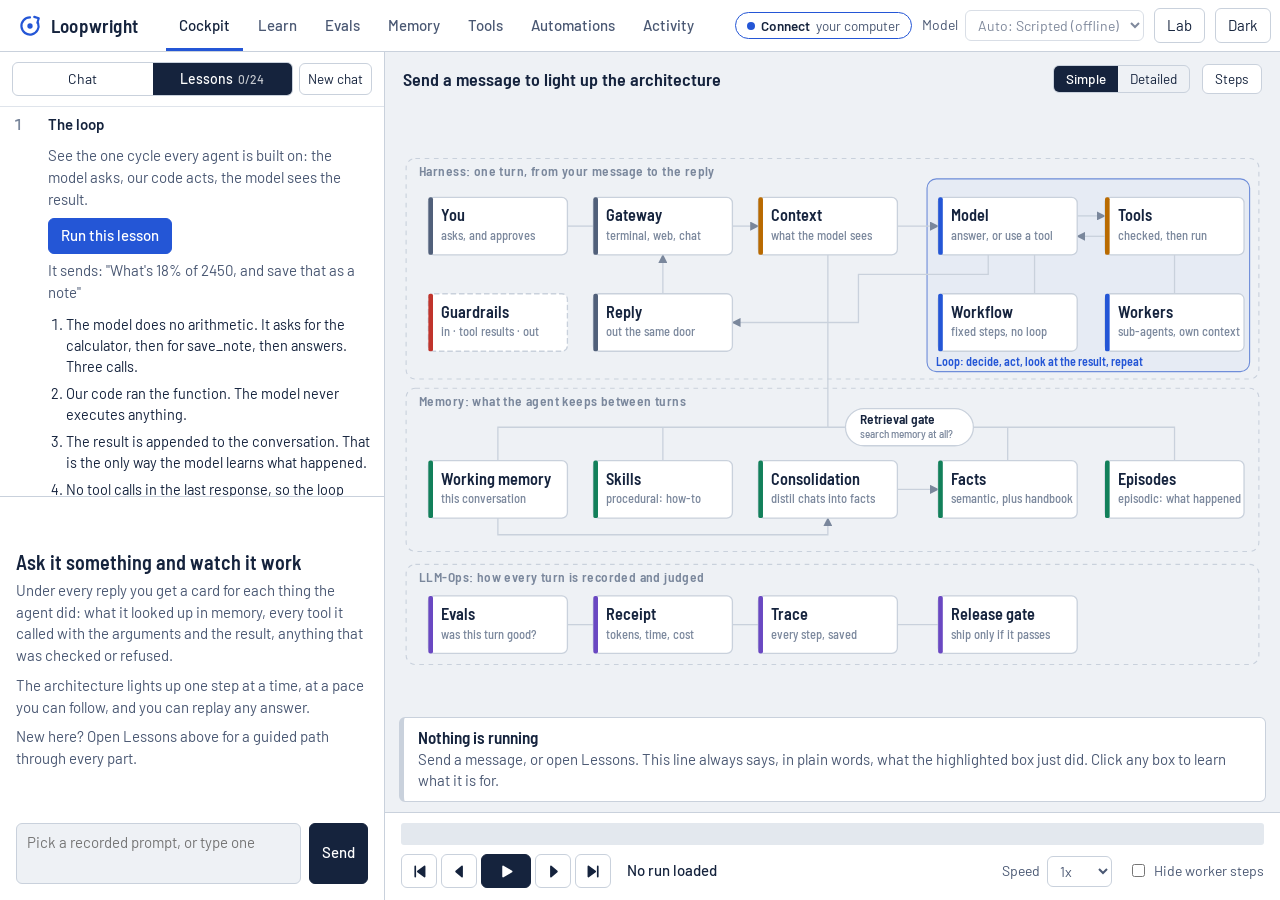
==== commit 7e9b5b17: "Run your own agent from the public page: serve --tunnel, a connect link and a QR code loopwright ser" ====
--- a/docs/index.html
+++ b/docs/index.html
@@ -25,7 +25,7 @@
       <a href="#activity" data-tab="activity">Activity</a>
     </nav>
     <div class="bar-right">
-      <span id="static-note" class="pill warn" hidden>Recorded demo</span>
+      <button id="connection" class="pill" hidden></button>
       <label class="field"><span>Model</span><select id="provider" aria-label="Model provider"></select></label>
       <button id="lab-toggle" class="ghost" aria-expanded="false" aria-controls="lab">Lab</button>
       <button id="theme-toggle" class="ghost" aria-label="Switch between light and dark">Dark</button>
@@ -144,6 +144,8 @@
     <pre id="source-text"></pre>
   </dialog>
 
+  <dialog id="connect-dialog" class="connect" aria-labelledby="connect-title"><div id="connect-body"></div></dialog>
+
   <script type="module" src="js/main.js"></script>
 </body>
 </html>
--- a/docs/app.css
+++ b/docs/app.css
@@ -71,6 +71,14 @@
 .check { display: flex; align-items: center; gap: 6px; color: var(--ink-2); font-size: 14px; white-space: nowrap; }
 .pill { font-size: 13px; padding: 2px 9px; border-radius: 99px; border: 1px solid var(--line); color: var(--ink-2); white-space: nowrap; }
 .pill.warn { border-color: var(--warn); color: var(--warn); }
+/* where the agent is: the recording, or a computer this page is the screen for */
+.connection { display: inline-flex; align-items: center; gap: 6px; background: none; cursor: pointer; font: inherit; font-size: 13.5px; padding: 3px 11px; color: var(--ink); }
+.connection b { font-weight: 600; } .connection span { color: var(--ink-2); }
+.connection .dot { width: 8px; height: 8px; border-radius: 50%; background: var(--ink-3); flex: none; }
+.connection.demo { border-color: var(--focus); } .connection.demo .dot { background: var(--focus); }
+.connection.lost { border-color: var(--warn); } .connection.lost .dot { background: var(--warn); }
+.connection.remote .dot { background: var(--ok); box-shadow: 0 0 0 3px color-mix(in srgb, var(--ok) 22%, transparent); }
+.connection:hover { background: var(--sunk); }
 
 /* ------------------------------------------------------------ lab drawer */
 .lab { background: var(--panel); border-bottom: 1px solid var(--line); padding: 14px 18px 16px; flex: none; }
@@ -344,6 +352,20 @@
 .progress { color: var(--ink-2); margin-top: 8px; min-height: 22px; }
 .two { display: grid; grid-template-columns: repeat(auto-fit, minmax(340px, 1fr)); gap: 22px; }
 
+/* ------------------------------------------------------------ connect dialog */
+dialog.connect { width: min(540px, 94vw); padding: 0 24px 22px; border: 1px solid var(--line); border-radius: 10px; background: var(--panel); color: var(--ink); }
+dialog.connect::backdrop { background: rgba(10, 18, 38, .55); }
+.connect-top { display: flex; justify-content: flex-end; padding-top: 12px; margin-right: -10px; }
+dialog.connect h2 { font-size: 22px; margin: 0 0 10px; line-height: 1.2; }
+dialog.connect p { margin: 0 0 12px; line-height: 1.5; max-width: 60ch; }
+dialog.connect code { font-size: 14px; background: var(--sunk); padding: 2px 7px; border-radius: 4px; overflow-wrap: anywhere; }
+.connect-steps { margin: 4px 0 14px; padding-left: 22px; display: grid; gap: 12px; line-height: 1.5; }
+.connect-steps li > code { display: block; width: fit-content; margin-top: 6px; padding: 6px 10px; }
+.connect-paste { display: flex; gap: 8px; margin-top: 8px; }
+.connect-paste input { flex: 1; min-width: 0; font: inherit; font-size: 15px; padding: 7px 10px; border: 1px solid var(--line); border-radius: 6px; background: var(--surface); color: var(--ink); }
+.connect-error { color: var(--warn); font-size: 14px; margin-top: 8px !important; }
+.connect-actions { display: flex; gap: 10px; flex-wrap: wrap; margin-top: 4px; }
+
 /* ------------------------------------------------------------ source dialog */
 dialog.source { width: min(980px, 92vw); height: 86vh; padding: 0; border: 1px solid var(--line); border-radius: 8px; background: var(--panel); color: var(--ink); }
 dialog.source::backdrop { background: rgba(10, 18, 38, .55); }
@@ -363,7 +385,12 @@
   .bar { flex-wrap: wrap; height: auto; padding: 6px 10px 0; gap: 4px 10px; }
   .mark span { font-size: 17px; }
   .bar-right { gap: 6px; } .bar-right .field span { display: none; } .bar-right select { max-width: 132px; font-size: 13.5px; padding: 4px 6px; }
-  .bar-right button { padding: 4px 8px; font-size: 13.5px; } #static-note { display: none; }
+  .bar-right button { padding: 4px 8px; font-size: 13.5px; }
+  .connection span { display: none; }
+  body[data-mode="demo"] .bar-right .field, body[data-mode="lost"] .bar-right .field { display: none; }   /* the model cannot be changed in a recording */
+  body[data-mode="remote"] .connection b { display: none; } body[data-mode="remote"] .connection { padding: 8px; }
+  body[data-mode="remote"] .bar-right select { max-width: 100px; }
+  dialog.connect { width: 100vw; max-width: none; margin: auto 0 0; border-radius: 14px 14px 0 0; border-width: 1px 0 0; padding: 0 18px calc(18px + env(safe-area-inset-bottom)); max-height: 92dvh; }
   .tabs { order: 3; width: 100%; height: 36px; overflow-x: auto; scrollbar-width: none; -webkit-overflow-scrolling: touch; }
   .tabs::-webkit-scrollbar { display: none; }
   .tabs a { padding: 0 10px; white-space: nowrap; font-size: 14.5px; }
